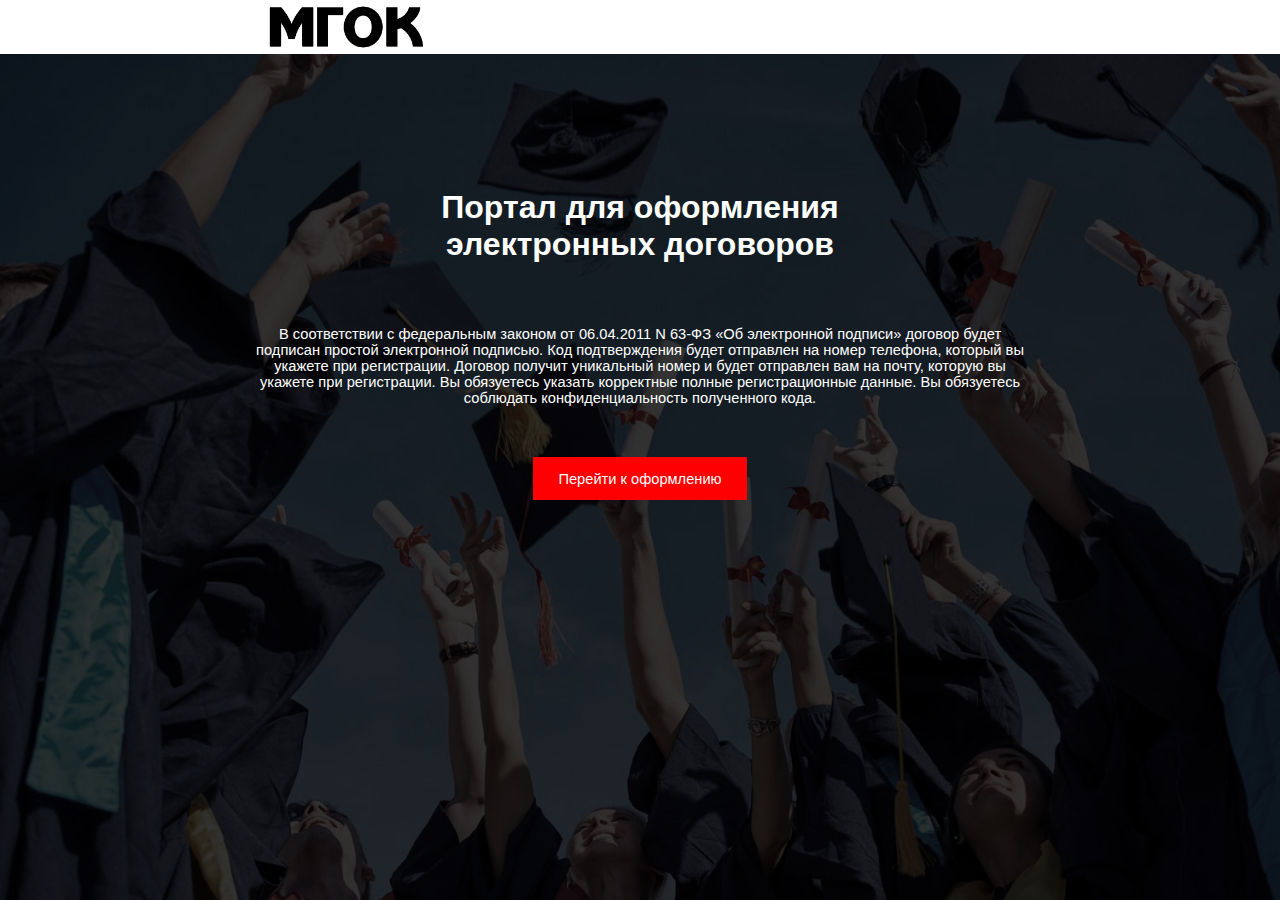
==== index.html @ d9711c30 "Initial commit" ====
<!DOCTYPE html>
<html>
<head>
    <meta charset='utf-8'>
    <meta http-equiv='X-UA-Compatible' content='IE=edge'>
    <title>МГОК</title>
    <meta name='viewport' content='width=device-width, initial-scale=1'>
    <link rel='stylesheet' type='text/css' media='screen' href='main.css'>
    <link rel='stylesheet' href="assets/styles/style.css">
    <script src='main.js'></script>
</head>
<body style="overflow-x: hidden;">
    <header><img src="assets/icons/mgok-logo.png"></header>
    <main>
        <div class="first-page-info-div">
            <h1>Портал для оформления электронных договоров</h1>
            <p>В соответствии с федеральным законом от 06.04.2011 N 63-ФЗ «Об электронной подписи» договор будет подписан простой электронной подписью. Код подтверждения будет отправлен на номер телефона, который вы укажете при регистрации. Договор получит уникальный номер и будет отправлен вам на почту, которую вы укажете при регистрации. Вы обязуетесь указать корректные полные регистрационные данные. Вы обязуетесь соблюдать конфиденциальность полученного кода.</p>
            <a href="page-with-input.html">Перейти к оформлению</a>
        </div>
    </main>
</body>
</html>
---- assets/styles/style.css ----
* {
    margin: 0;
    padding: 0;
    border: none;
    outline: none;
    font-family: sans-serif;
    box-sizing: border-box;
    color: #2d2d2d;
  }
  *:focus, *:active {
    border: none;
    outline: none;
  }

  html, body{
    overflow-x: hidden;
    position: relative;
  }
  body{
    display: flex;
    flex-direction: column;
    min-height: 100vh;
  }
main{
  flex: 1 1 auto;
}
  header{
    height: 6vh;
    width: 100vw;
    box-shadow: 0 3px 5px rgba(0,0,0,0.3);
  }
  header img{
    height: 100%;
    margin-left: 20vw;
  }
  .first-page-info-div{
    height: 94vh;
    width: 100vw;
    background-image: url(./../images/first-page-background.jpg);
    background-repeat: no-repeat;
    background-size: 100vw;
    text-align: center;
  }

  .first-page-info-div h1{
    color: white;
    width: 45vw;
    margin: 0 auto;
    padding-top: 15vh;
    
  }
  .first-page-info-div p{
    color: white;
    width: 60vw;
    margin: 7vh auto;
    
    font-size: 11pt;
    font-family: -apple-system, BlinkMacSystemFont, 'Segoe UI', Roboto, Oxygen, Ubuntu, Cantarell, 'Open Sans', 'Helvetica Neue', sans-serif;
  }
  .first-page-info-div a{
    text-decoration: none;
    color: white;
    padding: 1.5vh 2vw;
    margin-top: 10vh;
    background-color: rgb(255, 0, 0);
    font-size: 11pt;
    font-family: -apple-system, BlinkMacSystemFont, 'Segoe UI', Roboto, Oxygen, Ubuntu, Cantarell, 'Open Sans', 'Helvetica Neue', sans-serif;
    transition: 0.2s;
  }
  .first-page-info-div a:hover{
    background-color: rgb(255, 36, 36);
  }
  .under-header{
    width: 100vw;
    height: 15vh;
    text-align: center;
    
  }
  .under-header img{
    height: 6vh;
    margin: 2vh auto;
  }
  .table-div{
    width: 80vw;
    display: flex;
    flex-direction: column;
    margin: 0 auto;
    
  }
  
  .search-field{
    padding: 1vh;
    border: 1px solid rgb(202, 202, 202);
    height: 5vh;
    font-size: 12pt;
    margin-bottom: 3vh;
    
  }
  .scroll-table{
  height: 40vh;
	overflow-x: auto;
	margin-top: 0px;
	margin-bottom: 20px;
	border-bottom: 1px solid #eee;
  }
  .scroll-table table {
    width:100%;
    table-layout: fixed;
    border: none;
    
  }
  .scroll-table th{
    font-weight: bold;
  	text-align: left;
  	border: none;
	  
	  font-size: 14px;
    border-top: 1px solid rgb(202, 202, 202);
	  border-bottom: 1px solid rgb(202, 202, 202);
    
  }
  .scroll-table tr td{
    height: 10vh;
    font-size: 10pt;
    padding-left: 10px;
  }
  .scroll-table tr:nth-child(even){
    background: #f3f3f3;
  }
  .calendar{
    height: 3vh;
    border: 1px solid rgb(202, 202, 202);
  }
  .agreement-checkbox{
    font-weight: bold; 
    font-size: 10pt;
    margin-bottom: 2vh;
  }
  .agreement-checkbox a{
    color: rgb(29, 173, 230);
  }
  .submit-button{
    background-color: rgb(20, 161, 20);
    color: white;
    width: 7vw;
    height: 4vh;
    border-radius: 3px;
    transition: 0.2s;
  }
  .submit-button a{
    text-decoration: none;
    color: white;
  }
  .submit-button:hover{
    background-color: rgb(0, 220, 0);
  }
  .back{
    background-color: rgb(0, 108, 209);
    color: white;
    width: 7vw;
    height: 4vh;
    border-radius: 3px;
    transition: 0.2s;
  }
  .back a{
    text-decoration: none;
    color: white;
  }
  .back:hover{
    background-color: rgb(0, 132, 255);
  }
  .footer{
    position: relative;
    border-top: 1px solid rgb(202, 202, 202);
    margin: 2vh 0;
    text-align: left;
    color: white;
  }
  .footer p{
    font-size: 10pt;
    margin-top: 5px;
    text-align: center;
  }

  .owner-info .p{
    font-size: 10pt;
    margin-bottom: 1vh;
  }
  .owner-info .text-field{
    border: 1px solid rgb(202, 202, 202);
    width: 95%;
    height: 4vh;
    padding: 0.5vh;
    margin-bottom: 3vh;
  }
  .owner-header{
    font-size: 15pt;
    font-weight: bold;
    margin-bottom: 2vh;
  }
  .benefits-div{
    width: 80vw;
    margin: 0 auto;
  }
  .benefits-header{
    font-size: 16pt;
    font-weight: bold;
    margin-bottom: 3vh;
  }
  .benefits-div .p{
    margin-bottom: 2vh;
    font-size: 10pt;
  }
  
  .benefits-div select{
    border: 1px solid rgb(202, 202, 202);
    width: 100%;
    height: 5vh;
    padding: 0.5vh;
    margin-bottom: 3vh;
  }
  .data-check-div{
    width: 80vw;
    margin: 0 auto;
  }
  .data-check-header{
    font-size: 16pt;
    font-weight: bold;
    margin-bottom: 3vh;
  }
  .download-example-button{
    text-decoration: none;
    color: white;
    background-color: rgb(253, 163, 29);
    padding: 1vh 1vw;
    border-radius: 5px;
    transition: 0.2s;
  }
  .download-example-button:hover{
    background-color: rgb(255, 184, 78);;
  }
  .data-check-div .p{
    font-size: 10pt;
    margin-bottom: 1vh;
  }
  .contract-div{
    width: 80vw;
    margin: 0 auto;

  }
  .contract{
    font-size: 16pt;
    font-weight: bold;
    margin-bottom: 3vh;
  }
  .contract-div .p{
    font-size: 10pt;
    margin-bottom: 3vh;
  }
  .check-field{
    width: 100%;
    border: 1px solid rgb(202, 202, 202);
    height: 5vh;
    padding: 0.5vh;
    margin-bottom: 3vh;
    }
    .final-div{
      width: 80vw;
      margin: 0 auto;
    }
    .final-div .p{
      font-size: 10pt;
      margin-top: 3vh;
    }
    .download-contract-button{
      text-decoration: none;
    color: white;
    background-color: rgb(253, 163, 29);
    padding: 1vh 1vw;
    border-radius: 3px;
    transition: 0.2s;
    }
    .download-contract-button:hover{
      background-color: rgb(255, 184, 78);
    }

    .its-done{
      font-size: 16pt;
      font-weight: bold;
      margin-bottom: 5vh;
    }
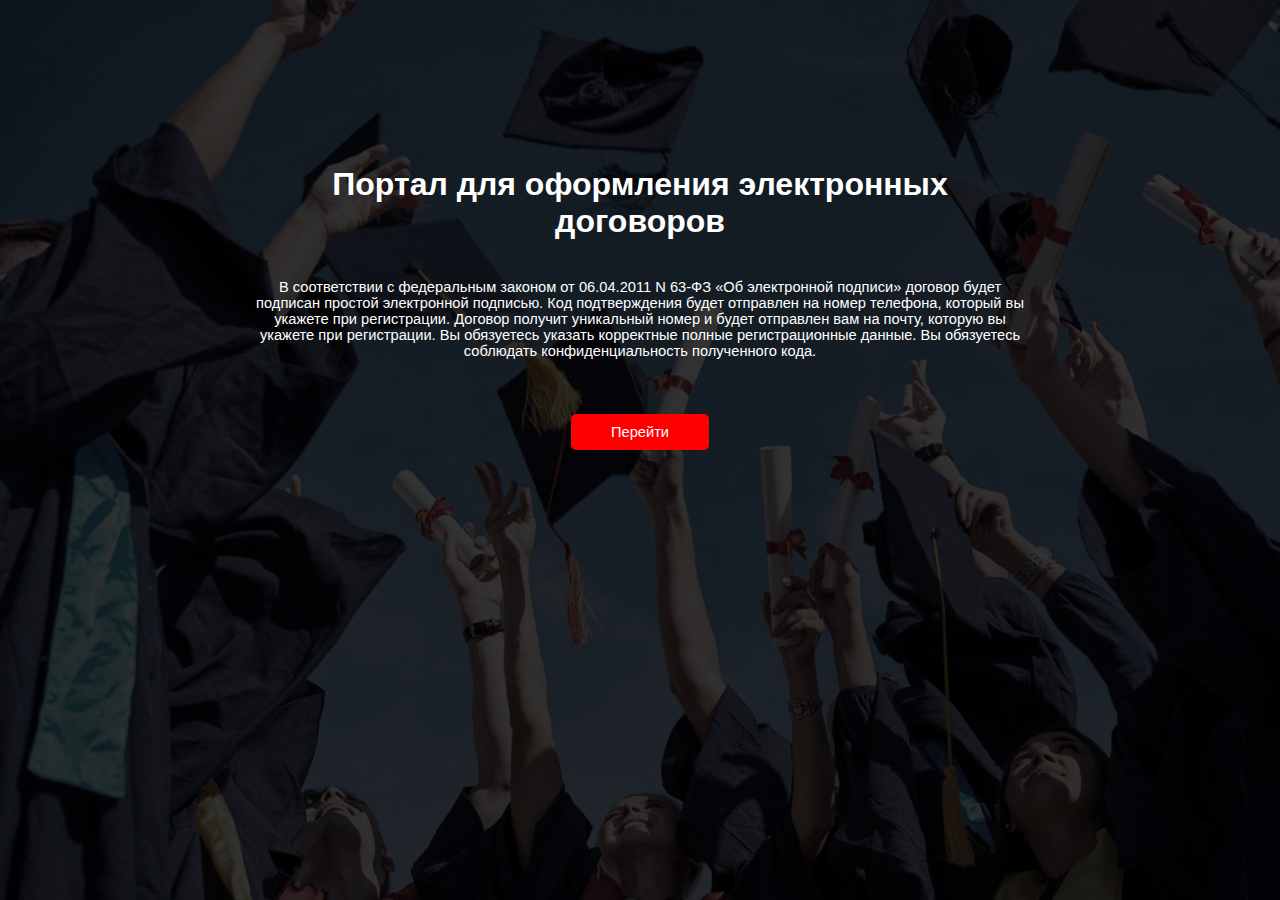
==== commit 79e54662: "v2.0" ====
--- a/index.html
+++ b/index.html
@@ -1,22 +1,27 @@
 <!DOCTYPE html>
 <html>
 <head>
-    <meta charset='utf-8'>
-    <meta http-equiv='X-UA-Compatible' content='IE=edge'>
-    <title>МГОК</title>
-    <meta name='viewport' content='width=device-width, initial-scale=1'>
-    <link rel='stylesheet' type='text/css' media='screen' href='main.css'>
-    <link rel='stylesheet' href="assets/styles/style.css">
-    <script src='main.js'></script>
+  <meta charset='utf-8'>
+  <meta http-equiv='X-UA-Compatible' content='IE=edge'>
+  <title>МГОК</title>
+  <meta name='viewport' content='width=device-width, initial-scale=1'>
+  <link rel='stylesheet' href='assets/styles/preview-style.css'>
+  <script src='main.js'></script>
 </head>
-<body style="overflow-x: hidden;">
-    <header><img src="assets/icons/mgok-logo.png"></header>
-    <main>
-        <div class="first-page-info-div">
-            <h1>Портал для оформления электронных договоров</h1>
-            <p>В соответствии с федеральным законом от 06.04.2011 N 63-ФЗ «Об электронной подписи» договор будет подписан простой электронной подписью. Код подтверждения будет отправлен на номер телефона, который вы укажете при регистрации. Договор получит уникальный номер и будет отправлен вам на почту, которую вы укажете при регистрации. Вы обязуетесь указать корректные полные регистрационные данные. Вы обязуетесь соблюдать конфиденциальность полученного кода.</p>
-            <a href="page-with-input.html">Перейти к оформлению</a>
-        </div>
-    </main>
+<body>
+  <div class="preview">
+    <h1>Портал для оформления электронных договоров</h1>
+    <p>
+      В соответствии с федеральным законом от 06.04.2011 N 63-ФЗ «Об
+      электронной подписи» договор будет подписан простой электронной
+      подписью. Код подтверждения будет отправлен на номер телефона,
+      который вы укажете при регистрации. Договор получит уникальный номер
+      и будет отправлен вам на почту, которую вы укажете при регистрации.
+      Вы обязуетесь указать корректные полные регистрационные данные. Вы
+      обязуетесь соблюдать конфиденциальность полученного кода.
+    </p>
+    <a href="data.html" class="next">Перейти</a>
+      
+  </div>
 </body>
 </html>--- a/assets/styles/preview-style.css
+++ b/assets/styles/preview-style.css
@@ -0,0 +1,68 @@
+* {
+  margin: 0;
+  padding: 0;
+  border: none;
+  outline: none;
+  font-family: sans-serif;
+  box-sizing: border-box;
+  color: #2d2d2d;
+}
+*:focus, *:active {
+  border: none;
+  outline: none;
+}
+
+html, body{
+  overflow-x: hidden;
+  position: relative;
+}
+body{
+  display: flex;
+  flex-direction: column;
+  min-height: 100vh;
+  overflow-x: hidden;
+}
+main{
+flex: 1 1 auto;
+}
+.preview{
+  background-image: url(./../images/first-page-background.jpg);
+  background-repeat: no-repeat;
+  color: white;
+  background-size: cover;
+  text-align: center;
+  padding-top: 10%;
+  height: 100vh;
+}
+.preview p,h1{
+color: white;
+width: 60%;
+margin: 0 auto;
+text-align: center;
+justify-content: center;
+padding: 3% 0 0 0;
+}
+.preview p{
+color: white;
+font-size: 11pt;
+margin-bottom: 5%;
+}
+
+.next{
+cursor: pointer;
+text-decoration: none;
+  color: white;
+  padding: 10px 40px;
+  margin-top: 10vh;
+  background-color: rgb(255, 0, 0);
+  font-size: 11pt;
+  font-family: -apple-system, BlinkMacSystemFont, 'Segoe UI', Roboto, Oxygen, Ubuntu, Cantarell, 'Open Sans', 'Helvetica Neue', sans-serif;
+  transition: 0.2s;
+  border-radius: 5px;
+
+}
+.next:hover{
+background-color: rgb(255, 22, 22);
+box-shadow: 0px 0px 15px 0px rgb(255, 0, 0);
+}
+
